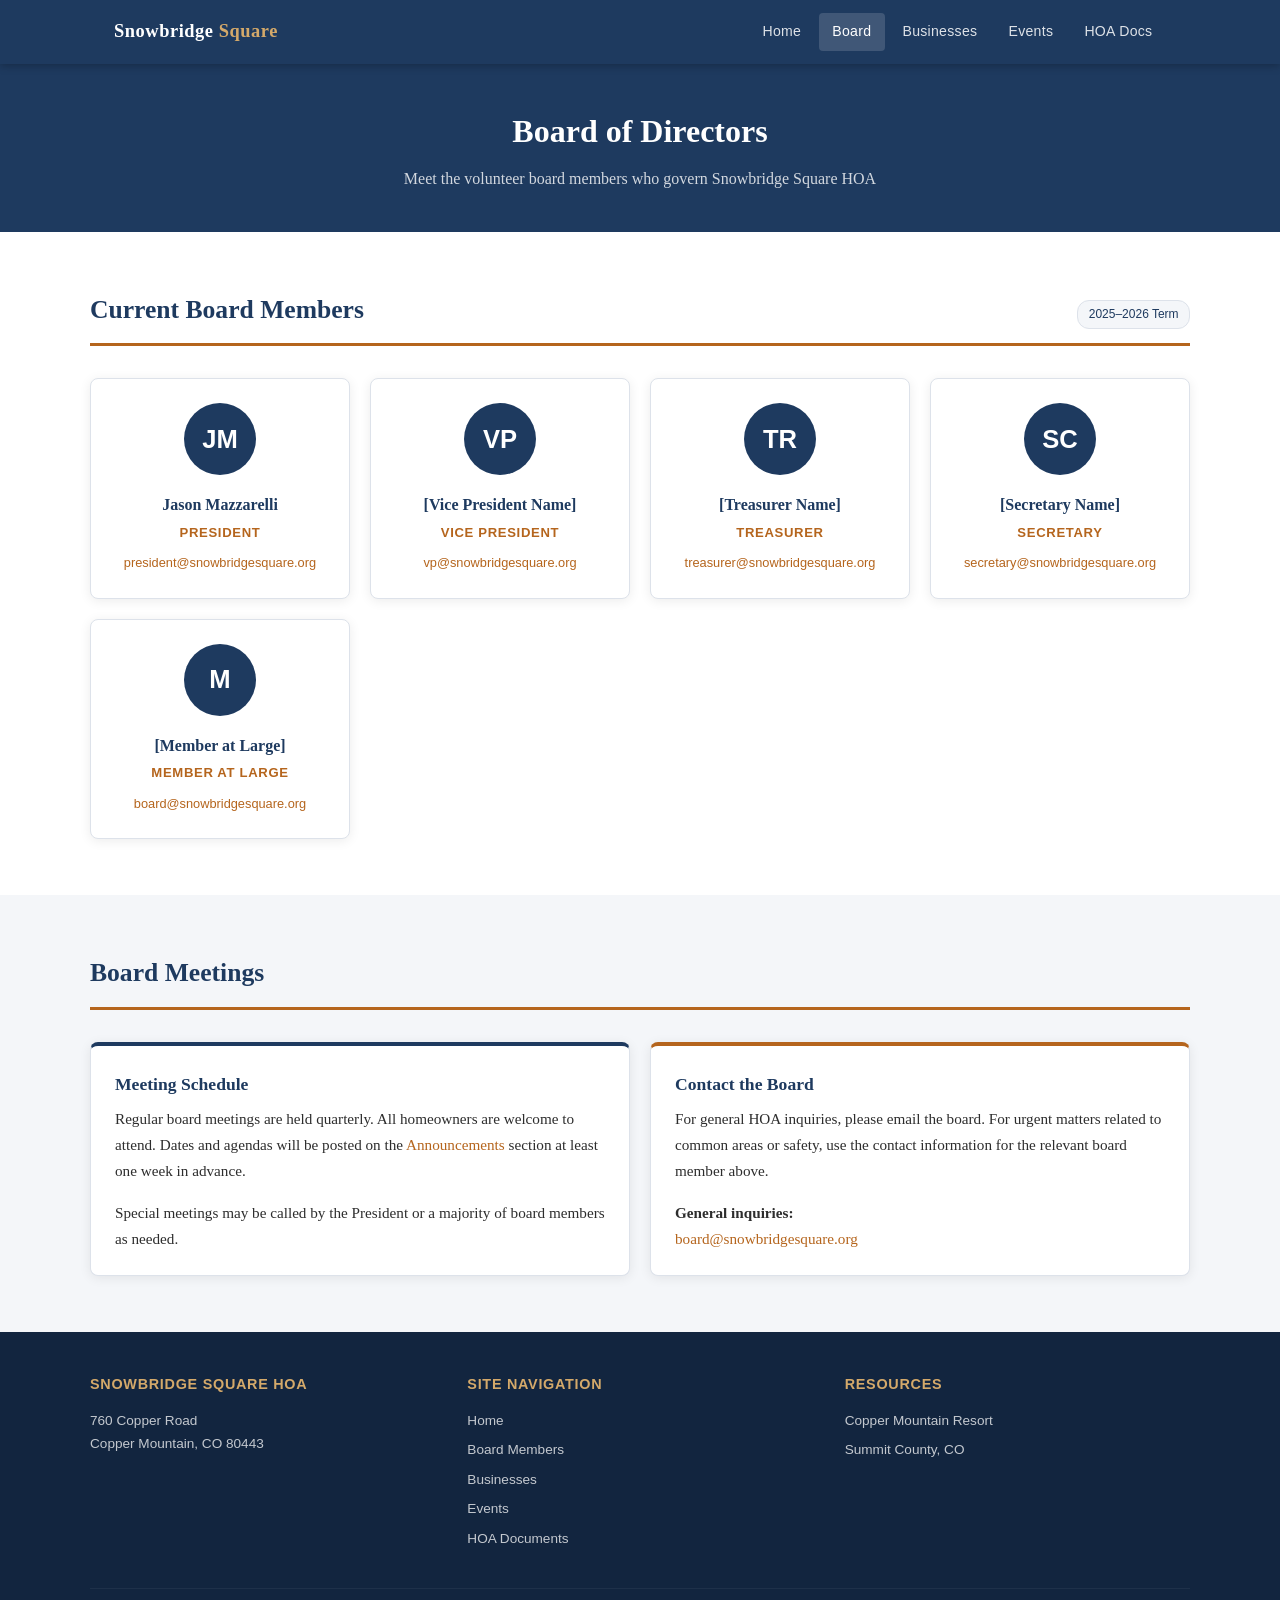
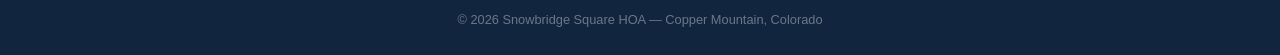
==== board.html @ 72e37e3b "Initial site build — Snowbridge Square HOA Five-page static site: Home, Board, Businesses, Events, H" ====
<!DOCTYPE html>
<html lang="en">
<head>
  <meta charset="UTF-8">
  <meta name="viewport" content="width=device-width, initial-scale=1.0">
  <title>Board Members – Snowbridge Square HOA</title>
  <link rel="stylesheet" href="css/style.css">
</head>
<body>

<header>
  <div class="nav-inner">
    <div class="nav-logo">Snowbridge <span>Square</span></div>
    <button class="nav-toggle" aria-label="Menu">
      <span></span><span></span><span></span>
    </button>
    <nav>
      <a href="index.html">Home</a>
      <a href="board.html">Board</a>
      <a href="businesses.html">Businesses</a>
      <a href="events.html">Events</a>
      <a href="docs.html">HOA Docs</a>
    </nav>
  </div>
</header>

<div class="page-header">
  <h1>Board of Directors</h1>
  <p>Meet the volunteer board members who govern Snowbridge Square HOA</p>
</div>

<section class="section">
  <div class="section-inner">
    <div class="section-header">
      <h2>Current Board Members</h2>
      <span class="tag">2025–2026 Term</span>
    </div>

    <!-- ╔══════════════════════════════════════════════════════╗ -->
    <!-- ║  UPDATE THIS SECTION with actual board member info  ║ -->
    <!-- ╚══════════════════════════════════════════════════════╝ -->
    <div class="board-grid">

      <div class="board-card">
        <div class="board-avatar">JM</div>
        <h3>Jason Mazzarelli</h3>
        <div class="role">President</div>
        <div class="email"><a href="mailto:president@snowbridgesquare.org">president@snowbridgesquare.org</a></div>
      </div>

      <div class="board-card">
        <div class="board-avatar">VP</div>
        <h3>[Vice President Name]</h3>
        <div class="role">Vice President</div>
        <div class="email"><a href="mailto:vp@snowbridgesquare.org">vp@snowbridgesquare.org</a></div>
      </div>

      <div class="board-card">
        <div class="board-avatar">TR</div>
        <h3>[Treasurer Name]</h3>
        <div class="role">Treasurer</div>
        <div class="email"><a href="mailto:treasurer@snowbridgesquare.org">treasurer@snowbridgesquare.org</a></div>
      </div>

      <div class="board-card">
        <div class="board-avatar">SC</div>
        <h3>[Secretary Name]</h3>
        <div class="role">Secretary</div>
        <div class="email"><a href="mailto:secretary@snowbridgesquare.org">secretary@snowbridgesquare.org</a></div>
      </div>

      <div class="board-card">
        <div class="board-avatar">M</div>
        <h3>[Member at Large]</h3>
        <div class="role">Member at Large</div>
        <div class="email"><a href="mailto:board@snowbridgesquare.org">board@snowbridgesquare.org</a></div>
      </div>

    </div>
  </div>
</section>

<section class="section section-alt">
  <div class="section-inner">
    <div class="section-header">
      <h2>Board Meetings</h2>
    </div>
    <div class="cards cards-2">
      <div class="card card-primary">
        <h3>Meeting Schedule</h3>
        <p>Regular board meetings are held quarterly. All homeowners are welcome to attend. Dates and agendas will be posted on the <a href="index.html">Announcements</a> section at least one week in advance.</p>
        <p class="mt-2">Special meetings may be called by the President or a majority of board members as needed.</p>
      </div>
      <div class="card card-accent">
        <h3>Contact the Board</h3>
        <p>For general HOA inquiries, please email the board. For urgent matters related to common areas or safety, use the contact information for the relevant board member above.</p>
        <p class="mt-2"><strong>General inquiries:</strong><br><a href="mailto:board@snowbridgesquare.org">board@snowbridgesquare.org</a></p>
      </div>
    </div>
  </div>
</section>

<footer>
  <div class="footer-inner">
    <div>
      <h4>Snowbridge Square HOA</h4>
      <p>760 Copper Road<br>Copper Mountain, CO 80443</p>
    </div>
    <div>
      <h4>Site Navigation</h4>
      <a href="index.html">Home</a>
      <a href="board.html">Board Members</a>
      <a href="businesses.html">Businesses</a>
      <a href="events.html">Events</a>
      <a href="docs.html">HOA Documents</a>
    </div>
    <div>
      <h4>Resources</h4>
      <a href="https://www.coppercolorado.com" target="_blank" rel="noopener">Copper Mountain Resort</a>
      <a href="https://www.summitcountyco.gov" target="_blank" rel="noopener">Summit County, CO</a>
    </div>
  </div>
  <div class="footer-bottom">
    &copy; 2026 Snowbridge Square HOA &mdash; Copper Mountain, Colorado
  </div>
</footer>

<script src="js/main.js"></script>
</body>
</html>
---- css/style.css ----
:root {
  --primary: #1e3a5f;
  --primary-light: #2e5080;
  --accent: #b5651d;
  --accent-light: #d4782a;
  --light: #f4f6f9;
  --white: #ffffff;
  --text: #2d2d2d;
  --text-muted: #666;
  --border: #dde2ea;
  --shadow: 0 2px 12px rgba(0,0,0,0.08);
  --radius: 8px;
}

* { box-sizing: border-box; margin: 0; padding: 0; }

body {
  font-family: 'Georgia', serif;
  color: var(--text);
  background: var(--white);
  line-height: 1.7;
}

a { color: var(--accent); text-decoration: none; }
a:hover { color: var(--accent-light); text-decoration: underline; }

/* ── Navigation ─────────────────────────────────── */
header {
  background: var(--primary);
  position: sticky;
  top: 0;
  z-index: 100;
  box-shadow: 0 2px 8px rgba(0,0,0,0.25);
}

.nav-inner {
  max-width: 1100px;
  margin: 0 auto;
  padding: 0 1.5rem;
  display: flex;
  align-items: center;
  justify-content: space-between;
  height: 64px;
}

.nav-logo {
  color: var(--white);
  font-size: 1.15rem;
  font-weight: bold;
  letter-spacing: 0.03em;
  white-space: nowrap;
}
.nav-logo span { color: #d4a96a; }

nav { display: flex; gap: 0.25rem; }

nav a {
  color: rgba(255,255,255,0.85);
  padding: 0.45rem 0.85rem;
  border-radius: 4px;
  font-family: Arial, sans-serif;
  font-size: 0.88rem;
  letter-spacing: 0.02em;
  transition: background 0.15s, color 0.15s;
}
nav a:hover, nav a.active {
  background: rgba(255,255,255,0.15);
  color: var(--white);
  text-decoration: none;
}

.nav-toggle {
  display: none;
  background: none;
  border: none;
  cursor: pointer;
  flex-direction: column;
  gap: 5px;
  padding: 4px;
}
.nav-toggle span {
  display: block;
  width: 24px;
  height: 2px;
  background: white;
  border-radius: 2px;
}

/* ── Hero ────────────────────────────────────────── */
.hero {
  background: linear-gradient(135deg, var(--primary) 0%, #2a5298 100%);
  color: var(--white);
  text-align: center;
  padding: 5rem 1.5rem 4rem;
  position: relative;
  overflow: hidden;
}
.hero::before {
  content: '';
  position: absolute;
  inset: 0;
  background: url("data:image/svg+xml,%3Csvg width='60' height='60' viewBox='0 0 60 60' xmlns='http://www.w3.org/2000/svg'%3E%3Cg fill='none' fill-rule='evenodd'%3E%3Cg fill='%23ffffff' fill-opacity='0.04'%3E%3Cpath d='M36 34v-4h-2v4h-4v2h4v4h2v-4h4v-2h-4zm0-30V0h-2v4h-4v2h4v4h2V6h4V4h-4zM6 34v-4H4v4H0v2h4v4h2v-4h4v-2H6zM6 4V0H4v4H0v2h4v4h2V6h4V4H6z'/%3E%3C/g%3E%3C/g%3E%3C/svg%3E");
}
.hero-content { position: relative; max-width: 700px; margin: 0 auto; }
.hero h1 {
  font-size: clamp(2rem, 5vw, 3rem);
  letter-spacing: 0.02em;
  margin-bottom: 0.75rem;
}
.hero h1 span { color: #d4a96a; }
.hero p {
  font-size: 1.1rem;
  opacity: 0.9;
  margin-bottom: 2rem;
}
.hero-badges {
  display: flex;
  gap: 0.75rem;
  justify-content: center;
  flex-wrap: wrap;
}
.badge {
  background: rgba(255,255,255,0.15);
  border: 1px solid rgba(255,255,255,0.3);
  color: white;
  padding: 0.4rem 1rem;
  border-radius: 20px;
  font-size: 0.85rem;
  font-family: Arial, sans-serif;
}

/* ── Page Sections ───────────────────────────────── */
.section { padding: 3.5rem 1.5rem; }
.section-alt { background: var(--light); }
.section-inner { max-width: 1100px; margin: 0 auto; }

.section-header {
  margin-bottom: 2rem;
  padding-bottom: 0.75rem;
  border-bottom: 3px solid var(--accent);
  display: flex;
  align-items: baseline;
  justify-content: space-between;
  flex-wrap: wrap;
  gap: 0.5rem;
}
.section-header h2 {
  font-size: 1.6rem;
  color: var(--primary);
}
.section-header a {
  font-family: Arial, sans-serif;
  font-size: 0.85rem;
}

/* ── Page Header (inner pages) ───────────────────── */
.page-header {
  background: var(--primary);
  color: white;
  padding: 2.5rem 1.5rem;
  text-align: center;
}
.page-header h1 { font-size: 2rem; margin-bottom: 0.4rem; }
.page-header p { opacity: 0.8; font-size: 1rem; }

/* ── Cards ───────────────────────────────────────── */
.cards { display: grid; gap: 1.25rem; }
.cards-3 { grid-template-columns: repeat(auto-fill, minmax(300px, 1fr)); }
.cards-2 { grid-template-columns: repeat(auto-fill, minmax(380px, 1fr)); }

.card {
  background: var(--white);
  border: 1px solid var(--border);
  border-radius: var(--radius);
  padding: 1.5rem;
  box-shadow: var(--shadow);
  transition: transform 0.15s, box-shadow 0.15s;
}
.card:hover {
  transform: translateY(-2px);
  box-shadow: 0 6px 20px rgba(0,0,0,0.12);
}
.card-accent { border-top: 4px solid var(--accent); }
.card-primary { border-top: 4px solid var(--primary); }

.card h3 { font-size: 1.1rem; color: var(--primary); margin-bottom: 0.4rem; }
.card .meta {
  font-size: 0.8rem;
  color: var(--text-muted);
  font-family: Arial, sans-serif;
  margin-bottom: 0.6rem;
}
.card p { font-size: 0.95rem; color: var(--text); }

/* ── Announcement cards ──────────────────────────── */
.announcement-card { border-left: 4px solid var(--accent); border-radius: 0 var(--radius) var(--radius) 0; border-top: none; }

/* ── Board members ───────────────────────────────── */
.board-grid { display: grid; grid-template-columns: repeat(auto-fill, minmax(220px, 1fr)); gap: 1.25rem; }

.board-card {
  background: var(--white);
  border: 1px solid var(--border);
  border-radius: var(--radius);
  padding: 1.5rem;
  text-align: center;
  box-shadow: var(--shadow);
}
.board-avatar {
  width: 72px;
  height: 72px;
  border-radius: 50%;
  background: var(--primary);
  color: white;
  display: flex;
  align-items: center;
  justify-content: center;
  font-size: 1.6rem;
  font-weight: bold;
  margin: 0 auto 1rem;
  font-family: Arial, sans-serif;
}
.board-card h3 { font-size: 1rem; color: var(--primary); margin-bottom: 0.2rem; }
.board-card .role {
  font-size: 0.82rem;
  color: var(--accent);
  font-family: Arial, sans-serif;
  font-weight: bold;
  text-transform: uppercase;
  letter-spacing: 0.05em;
  margin-bottom: 0.5rem;
}
.board-card .email {
  font-size: 0.8rem;
  color: var(--text-muted);
  font-family: Arial, sans-serif;
}

/* ── Business listings ───────────────────────────── */
.biz-card { display: flex; gap: 1rem; align-items: flex-start; }
.biz-icon {
  flex-shrink: 0;
  width: 48px;
  height: 48px;
  border-radius: var(--radius);
  background: var(--primary);
  color: white;
  display: flex;
  align-items: center;
  justify-content: center;
  font-size: 1.3rem;
}
.biz-info { flex: 1; }
.biz-info h3 { margin-bottom: 0.2rem; }
.biz-info .category {
  font-size: 0.78rem;
  color: var(--accent);
  font-family: Arial, sans-serif;
  font-weight: bold;
  text-transform: uppercase;
  letter-spacing: 0.04em;
  margin-bottom: 0.4rem;
}
.biz-info .phone, .biz-info .hours {
  font-size: 0.85rem;
  color: var(--text-muted);
  font-family: Arial, sans-serif;
}

/* ── Events ──────────────────────────────────────── */
.event-card { display: flex; gap: 1.25rem; align-items: flex-start; }
.event-date-block {
  flex-shrink: 0;
  text-align: center;
  background: var(--primary);
  color: white;
  border-radius: var(--radius);
  padding: 0.6rem 0.9rem;
  min-width: 58px;
}
.event-date-block .month {
  font-size: 0.7rem;
  text-transform: uppercase;
  letter-spacing: 0.08em;
  font-family: Arial, sans-serif;
  opacity: 0.85;
}
.event-date-block .day {
  font-size: 1.6rem;
  font-weight: bold;
  line-height: 1;
  font-family: Arial, sans-serif;
}
.event-info h3 { margin-bottom: 0.2rem; }
.event-info .time {
  font-size: 0.82rem;
  color: var(--accent);
  font-family: Arial, sans-serif;
  font-weight: bold;
  margin-bottom: 0.3rem;
}
.event-info p { font-size: 0.9rem; }

/* ── Contact / Info block ────────────────────────── */
.info-block {
  background: var(--primary);
  color: white;
  border-radius: var(--radius);
  padding: 2rem;
}
.info-block h3 { color: #d4a96a; margin-bottom: 1rem; }
.info-row {
  display: flex;
  gap: 0.75rem;
  margin-bottom: 0.75rem;
  font-family: Arial, sans-serif;
  font-size: 0.9rem;
}
.info-row .label { opacity: 0.7; min-width: 90px; }

/* ── Docs list ───────────────────────────────────── */
.doc-list { list-style: none; }
.doc-list li {
  border-bottom: 1px solid var(--border);
  padding: 0.85rem 0;
  display: flex;
  align-items: center;
  gap: 0.75rem;
  font-family: Arial, sans-serif;
  font-size: 0.92rem;
}
.doc-list li:last-child { border-bottom: none; }
.doc-icon {
  color: var(--accent);
  font-size: 1.1rem;
  flex-shrink: 0;
}
.doc-list a { color: var(--primary); font-weight: 500; }
.doc-list a:hover { color: var(--accent); }
.doc-meta { color: var(--text-muted); font-size: 0.8rem; margin-top: 0.15rem; }

/* ── Tag/Pill ─────────────────────────────────────── */
.tag {
  display: inline-block;
  background: var(--light);
  color: var(--primary);
  border: 1px solid var(--border);
  border-radius: 12px;
  padding: 0.2rem 0.65rem;
  font-size: 0.75rem;
  font-family: Arial, sans-serif;
}

/* ── Footer ──────────────────────────────────────── */
footer {
  background: #12253f;
  color: rgba(255,255,255,0.75);
  padding: 2.5rem 1.5rem 1.5rem;
  font-family: Arial, sans-serif;
  font-size: 0.85rem;
}
.footer-inner {
  max-width: 1100px;
  margin: 0 auto;
  display: grid;
  grid-template-columns: repeat(auto-fit, minmax(200px, 1fr));
  gap: 2rem;
  margin-bottom: 2rem;
}
footer h4 { color: #d4a96a; margin-bottom: 0.75rem; font-size: 0.9rem; letter-spacing: 0.05em; text-transform: uppercase; }
footer a { color: rgba(255,255,255,0.75); display: block; margin-bottom: 0.4rem; }
footer a:hover { color: white; text-decoration: none; }
.footer-bottom {
  max-width: 1100px;
  margin: 0 auto;
  border-top: 1px solid rgba(255,255,255,0.1);
  padding-top: 1.25rem;
  text-align: center;
  opacity: 0.5;
  font-size: 0.8rem;
}

/* ── Utilities ───────────────────────────────────── */
.text-muted { color: var(--text-muted); }
.mt-1 { margin-top: 0.5rem; }
.mt-2 { margin-top: 1rem; }

/* ── Responsive ──────────────────────────────────── */
@media (max-width: 700px) {
  .nav-toggle { display: flex; }
  nav { display: none; flex-direction: column; position: absolute; top: 64px; left: 0; right: 0; background: var(--primary); padding: 0.5rem; }
  nav.open { display: flex; }
  nav a { padding: 0.65rem 1rem; }
  .hero { padding: 3rem 1rem 2.5rem; }
  .section { padding: 2.5rem 1rem; }
  .board-grid { grid-template-columns: repeat(auto-fill, minmax(160px, 1fr)); }
  .cards-3, .cards-2 { grid-template-columns: 1fr; }
}
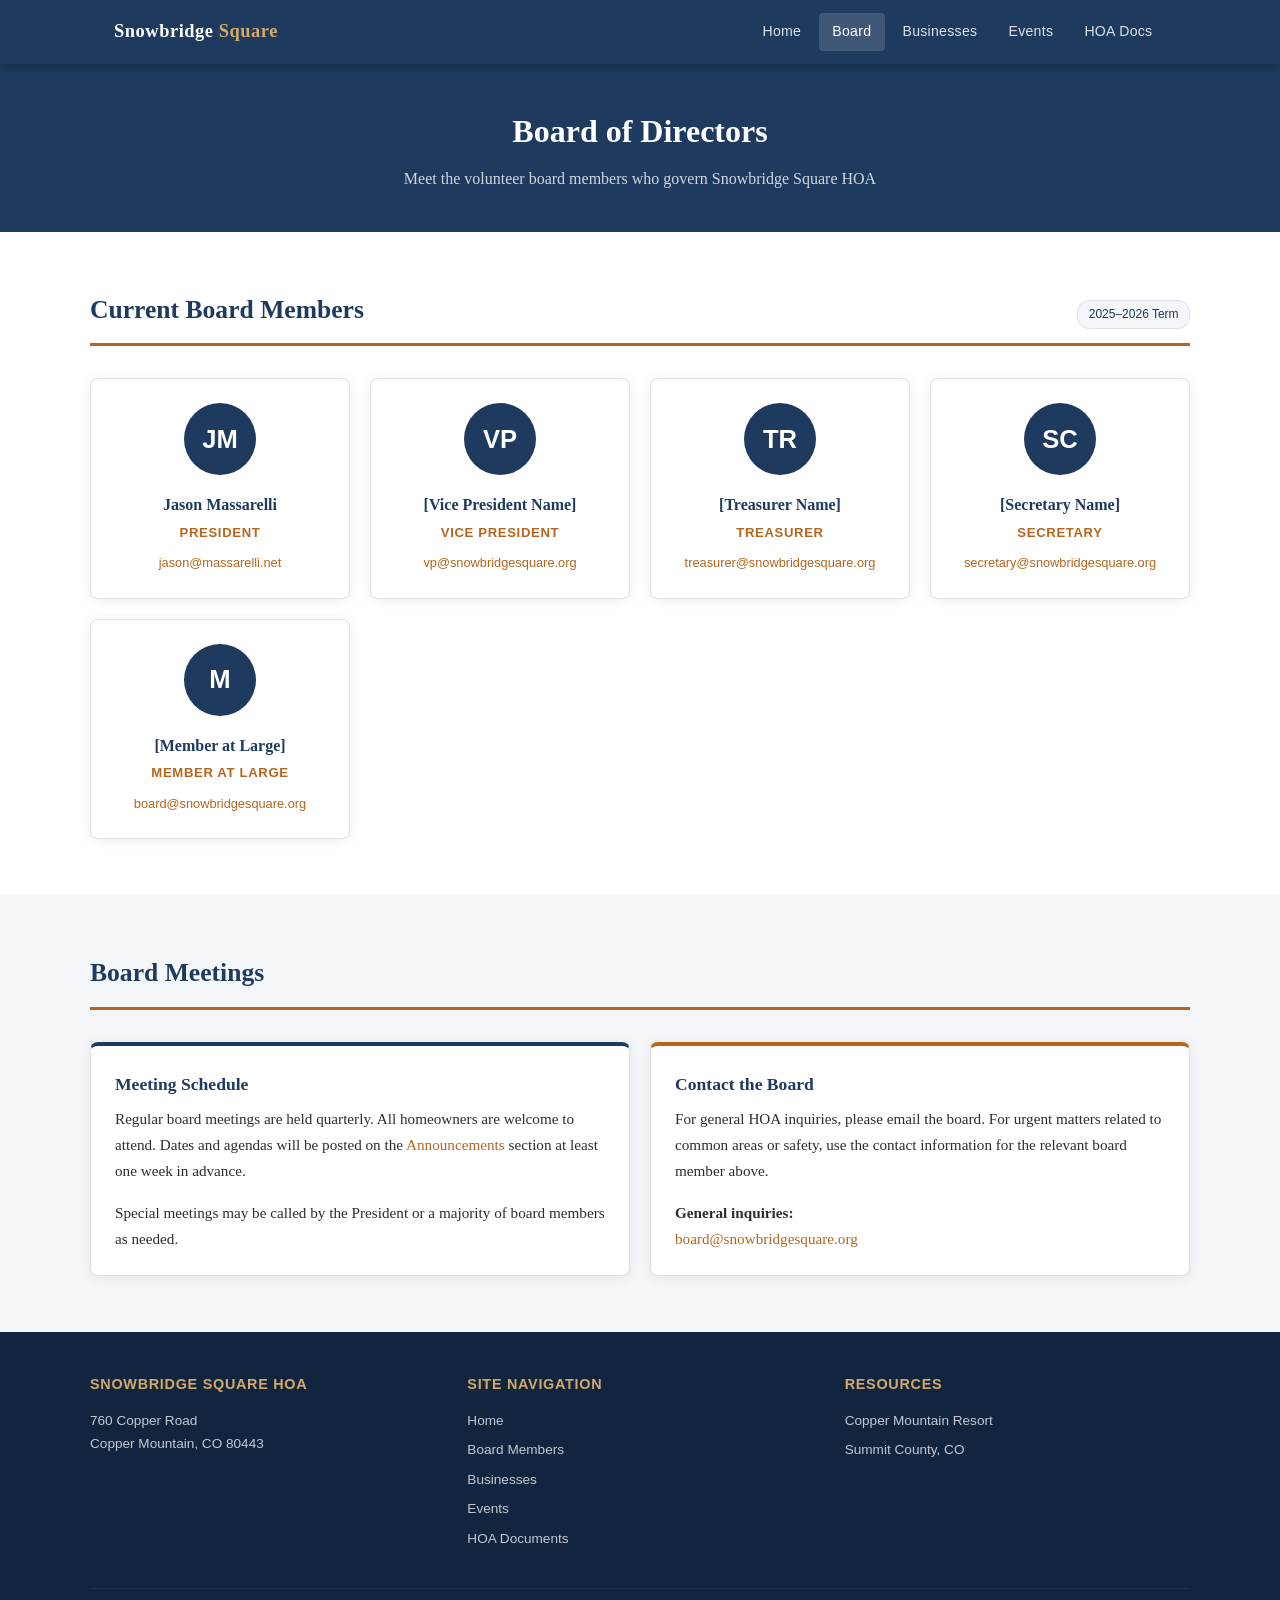
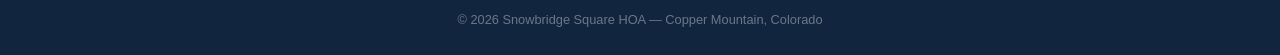
==== commit 86629e34: "Add president name and email to board page" ====
--- a/board.html
+++ b/board.html
@@ -43,9 +43,9 @@
 
       <div class="board-card">
         <div class="board-avatar">JM</div>
-        <h3>Jason Mazzarelli</h3>
+        <h3>Jason Massarelli</h3>
         <div class="role">President</div>
-        <div class="email"><a href="mailto:president@snowbridgesquare.org">president@snowbridgesquare.org</a></div>
+        <div class="email"><a href="mailto:jason@massarelli.net">jason@massarelli.net</a></div>
       </div>
 
       <div class="board-card">
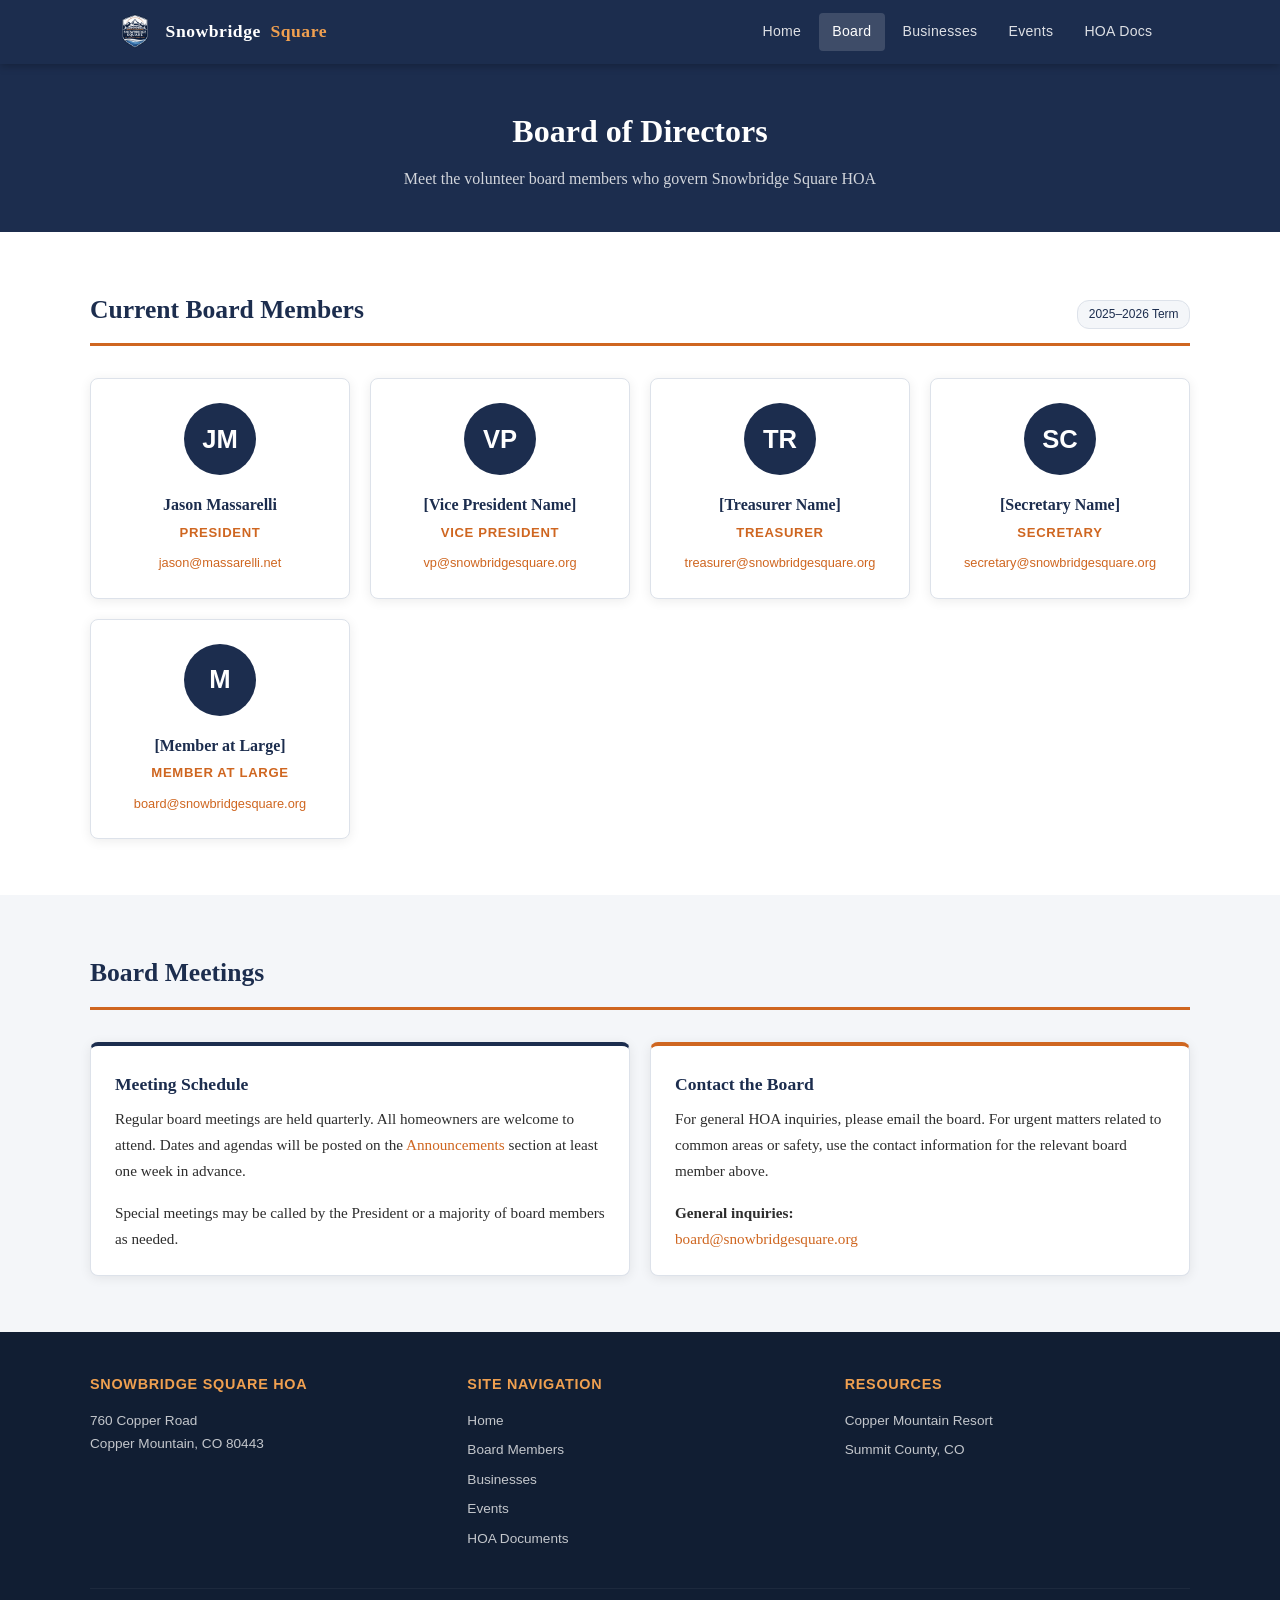
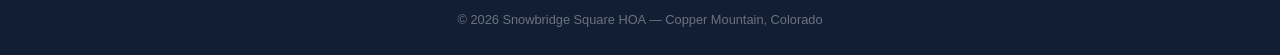
==== commit cbeb78b6: "Add logo to nav/hero, retheme colors to match badge palette" ====
--- a/board.html
+++ b/board.html
@@ -10,7 +10,7 @@
 
 <header>
   <div class="nav-inner">
-    <div class="nav-logo">Snowbridge <span>Square</span></div>
+    <div class="nav-logo"><img src="images/dark_snowbridge_badge.png" alt="Snowbridge Square logo">Snowbridge <span>Square</span></div>
     <button class="nav-toggle" aria-label="Menu">
       <span></span><span></span><span></span>
     </button>
--- a/css/style.css
+++ b/css/style.css
@@ -1,8 +1,9 @@
 :root {
-  --primary: #1e3a5f;
-  --primary-light: #2e5080;
-  --accent: #b5651d;
-  --accent-light: #d4782a;
+  --primary: #1c2d4e;
+  --primary-light: #2d5f8c;
+  --accent: #cf6620;
+  --accent-light: #e07530;
+  --water: #5ab0d0;
   --light: #f4f6f9;
   --white: #ffffff;
   --text: #2d2d2d;
@@ -44,13 +45,20 @@
 }
 
 .nav-logo {
+  display: flex;
+  align-items: center;
+  gap: 0.6rem;
   color: var(--white);
-  font-size: 1.15rem;
+  font-size: 1.1rem;
   font-weight: bold;
   letter-spacing: 0.03em;
   white-space: nowrap;
 }
-.nav-logo span { color: #d4a96a; }
+.nav-logo img {
+  height: 42px;
+  width: auto;
+}
+.nav-logo span { color: #f0a050; }
 
 nav { display: flex; gap: 0.25rem; }
 
@@ -88,7 +96,7 @@
 
 /* ── Hero ────────────────────────────────────────── */
 .hero {
-  background: linear-gradient(135deg, var(--primary) 0%, #2a5298 100%);
+  background: linear-gradient(160deg, var(--primary) 0%, var(--primary-light) 60%, var(--water) 100%);
   color: var(--white);
   text-align: center;
   padding: 5rem 1.5rem 4rem;
@@ -353,7 +361,7 @@
 
 /* ── Footer ──────────────────────────────────────── */
 footer {
-  background: #12253f;
+  background: #111e33;
   color: rgba(255,255,255,0.75);
   padding: 2.5rem 1.5rem 1.5rem;
   font-family: Arial, sans-serif;
@@ -367,7 +375,7 @@
   gap: 2rem;
   margin-bottom: 2rem;
 }
-footer h4 { color: #d4a96a; margin-bottom: 0.75rem; font-size: 0.9rem; letter-spacing: 0.05em; text-transform: uppercase; }
+footer h4 { color: #f0a050; margin-bottom: 0.75rem; font-size: 0.9rem; letter-spacing: 0.05em; text-transform: uppercase; }
 footer a { color: rgba(255,255,255,0.75); display: block; margin-bottom: 0.4rem; }
 footer a:hover { color: white; text-decoration: none; }
 .footer-bottom {
